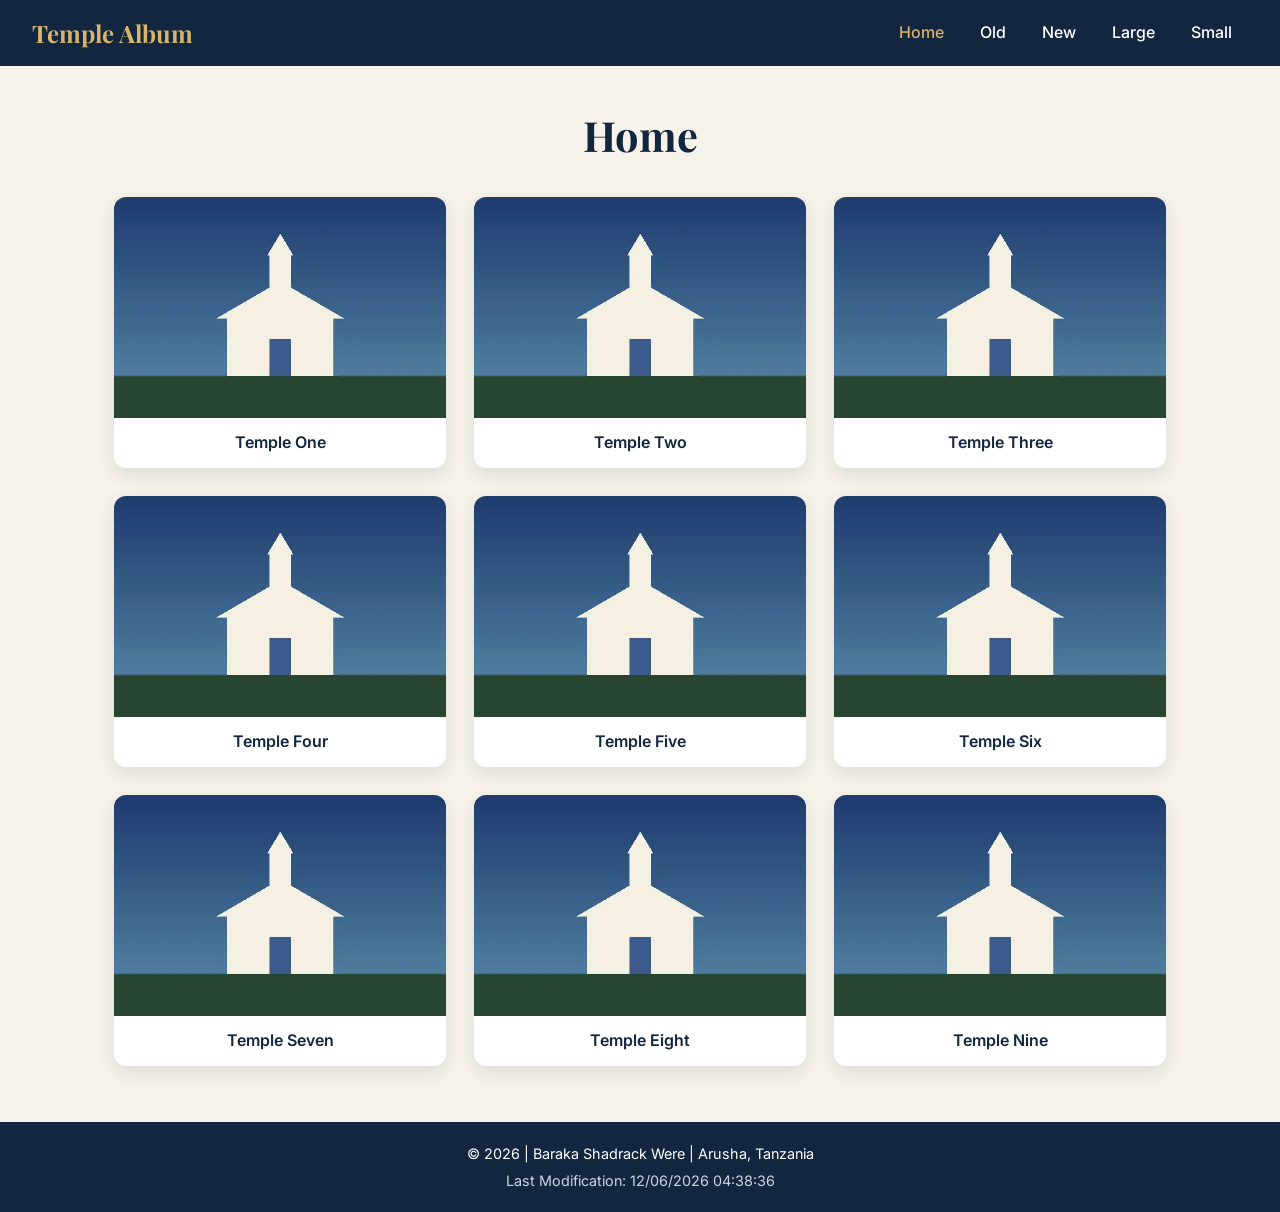
==== temples.html @ 41411f0b "week02" ====
<!DOCTYPE html>
<html lang="en">
<head>
  <meta charset="UTF-8">
  <meta name="viewport" content="width=device-width, initial-scale=1.0">
  <title>Temple Album | Baraka Shadrack Were</title>
  <meta name="description" content="A responsive picture album of temples with a hamburger menu and a CSS Grid layout.">
  <link rel="preconnect" href="https://fonts.googleapis.com">
  <link rel="preconnect" href="https://fonts.gstatic.com" crossorigin>
  <link href="https://fonts.googleapis.com/css2?family=Playfair+Display:wght@600;700&family=Inter:wght@400;500;600&display=swap" rel="stylesheet">
  <link rel="stylesheet" href="styles/temples.css">
  <link rel="stylesheet" href="styles/temples-large.css" media="(min-width: 700px)">
  <script src="scripts/temples.js" defer></script>
</head>
<body>
  <header>
    <div class="header-bar">
      <p class="site-title">Temple Album</p>
      <button id="menu-button" class="menu-button" type="button" aria-label="Toggle navigation menu" aria-expanded="false" aria-controls="primary-nav">&#9776;</button>
    </div>
    <nav id="primary-nav" aria-label="Main navigation">
      <ul>
        <li><a href="#" class="active" aria-current="page">Home</a></li>
        <li><a href="#">Old</a></li>
        <li><a href="#">New</a></li>
        <li><a href="#">Large</a></li>
        <li><a href="#">Small</a></li>
      </ul>
    </nav>
  </header>

  <main>
    <h1>Home</h1>
    <section class="gallery" aria-label="Temple pictures">
      <figure>
        <img src="images/temple-placeholder.webp" alt="Temple one" width="640" height="420" loading="lazy">
        <figcaption>Temple One</figcaption>
      </figure>
      <figure>
        <img src="images/temple-placeholder.webp" alt="Temple two" width="640" height="420" loading="lazy">
        <figcaption>Temple Two</figcaption>
      </figure>
      <figure>
        <img src="images/temple-placeholder.webp" alt="Temple three" width="640" height="420" loading="lazy">
        <figcaption>Temple Three</figcaption>
      </figure>
      <figure>
        <img src="images/temple-placeholder.webp" alt="Temple four" width="640" height="420" loading="lazy">
        <figcaption>Temple Four</figcaption>
      </figure>
      <figure>
        <img src="images/temple-placeholder.webp" alt="Temple five" width="640" height="420" loading="lazy">
        <figcaption>Temple Five</figcaption>
      </figure>
      <figure>
        <img src="images/temple-placeholder.webp" alt="Temple six" width="640" height="420" loading="lazy">
        <figcaption>Temple Six</figcaption>
      </figure>
      <figure>
        <img src="images/temple-placeholder.webp" alt="Temple seven" width="640" height="420" loading="lazy">
        <figcaption>Temple Seven</figcaption>
      </figure>
      <figure>
        <img src="images/temple-placeholder.webp" alt="Temple eight" width="640" height="420" loading="lazy">
        <figcaption>Temple Eight</figcaption>
      </figure>
      <figure>
        <img src="images/temple-placeholder.webp" alt="Temple nine" width="640" height="420" loading="lazy">
        <figcaption>Temple Nine</figcaption>
      </figure>
    </section>
  </main>

  <footer>
    <p>&copy; <span id="currentyear"></span> | Baraka Shadrack Were | Arusha, Tanzania</p>
    <p>Last Modification: <span id="lastModified"></span></p>
  </footer>
</body>
</html>
---- styles/temples.css ----
/* Mobile first */
:root{
  --navy:#12263f;
  --navy-dark:#0b1829;
  --gold:#d9b46a;
  --cream:#f7f3ea;
  --ink:#1f2937;
  --white:#ffffff;
  --radius:12px;
  --heading:"Playfair Display",Georgia,serif;
  --body:"Inter",Arial,sans-serif;
}
*,*::before,*::after{box-sizing:border-box;margin:0;padding:0}
body{font-family:var(--body);background:var(--cream);color:var(--ink);line-height:1.6;min-height:100vh;display:flex;flex-direction:column}
img{display:block;max-width:100%;height:auto}

/* Header + hamburger */
header{background:var(--navy);color:var(--white);position:sticky;top:0;z-index:10}
.header-bar{display:flex;justify-content:space-between;align-items:center;padding:12px 16px}
.site-title{font-family:var(--heading);font-size:1.5rem;font-weight:700;color:var(--gold)}
.menu-button{display:block;background:none;border:2px solid var(--gold);color:var(--gold);font-size:1.5rem;line-height:1;width:46px;height:46px;border-radius:8px;cursor:pointer;transition:background .25s,color .25s}
.menu-button:hover,.menu-button:focus-visible{background:var(--gold);color:var(--navy)}

/* Flex navigation */
nav ul{list-style:none;display:none;flex-direction:column;background:var(--navy-dark)}
nav ul.open{display:flex}
nav a{display:block;padding:14px 20px;color:var(--white);text-decoration:none;font-weight:500;border-top:1px solid rgba(255,255,255,.12);transition:background .25s,color .25s,padding-left .25s}
nav a:hover,nav a:focus-visible{background:var(--gold);color:var(--navy);padding-left:28px}
nav a.active{color:var(--gold)}
nav a.active:hover{color:var(--navy)}

/* Main */
main{width:100%;max-width:1100px;margin:0 auto;padding:24px 16px 40px;flex:1}
h1{font-family:var(--heading);font-size:2rem;color:var(--navy);margin-bottom:20px;text-align:center}

/* CSS Grid: one column on mobile */
.gallery{display:grid;grid-template-columns:1fr;gap:20px}
figure{background:var(--white);border-radius:var(--radius);overflow:hidden;box-shadow:0 6px 18px rgba(18,38,63,.12);transition:transform .3s,box-shadow .3s}
figure:hover{transform:translateY(-4px);box-shadow:0 12px 26px rgba(18,38,63,.2)}
figure img{width:100%;aspect-ratio:3/2;object-fit:cover}
figcaption{padding:12px 16px;font-weight:600;text-align:center;color:var(--navy)}

/* Footer */
footer{background:var(--navy);color:var(--white);text-align:center;padding:20px 16px;font-size:.9rem}
footer p+p{margin-top:4px;color:#cbd5e1}
---- styles/temples-large.css ----
/* Larger view (loaded at min-width: 700px) */
.menu-button{display:none}

header{display:flex;justify-content:space-between;align-items:center;padding:0 32px}
.header-bar{padding:14px 0}

nav ul{display:flex;flex-direction:row;background:none;gap:4px}
nav a{border-top:none;padding:10px 16px;border-radius:8px}
nav a:hover,nav a:focus-visible{padding-left:16px}

main{padding:36px 24px 56px}
h1{font-size:2.6rem;margin-bottom:28px}

.gallery{grid-template-columns:repeat(auto-fit,minmax(280px,1fr));gap:28px}
figure:hover img{transform:scale(1.04)}
figure img{transition:transform .5s}
figure{overflow:hidden}
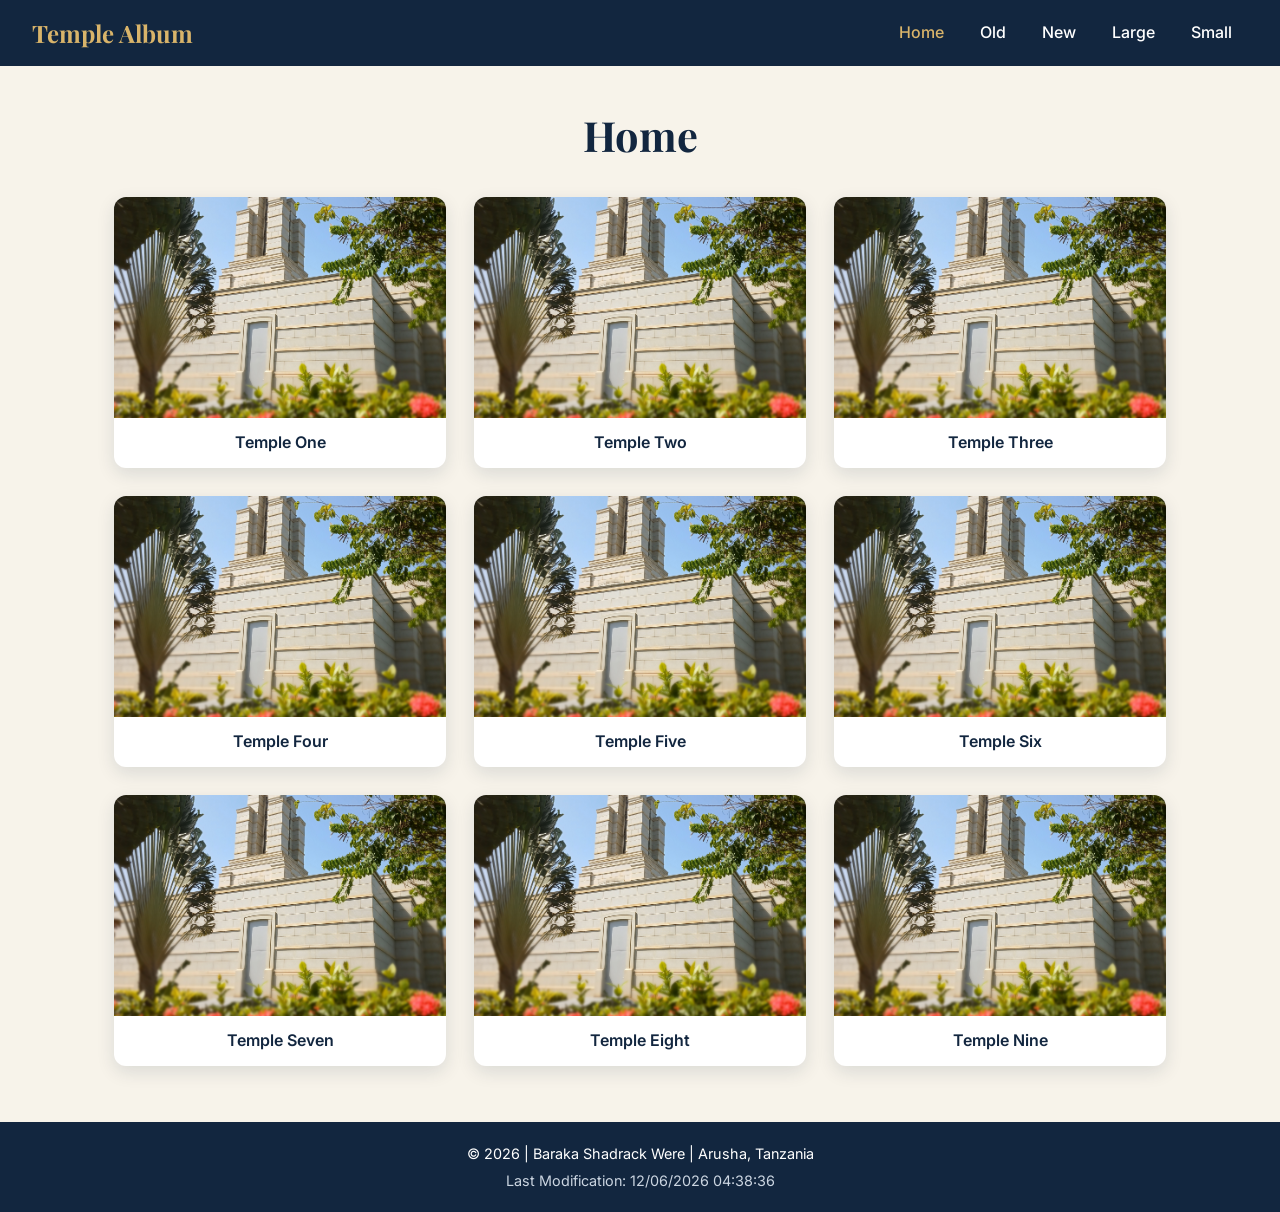
==== commit d0901cce: "week02" ====
--- a/temples.html
+++ b/temples.html
@@ -33,39 +33,39 @@
     <h1>Home</h1>
     <section class="gallery" aria-label="Temple pictures">
       <figure>
-        <img src="images/temple-placeholder.webp" alt="Temple one" width="640" height="420" loading="lazy">
+        <img src="images/temple-placeholder.jpg" alt="Temple one" width="640" height="420" loading="lazy">
         <figcaption>Temple One</figcaption>
       </figure>
       <figure>
-        <img src="images/temple-placeholder.webp" alt="Temple two" width="640" height="420" loading="lazy">
+        <img src="images/temple-placeholder.jpg" alt="Temple two" width="640" height="420" loading="lazy">
         <figcaption>Temple Two</figcaption>
       </figure>
       <figure>
-        <img src="images/temple-placeholder.webp" alt="Temple three" width="640" height="420" loading="lazy">
+        <img src="images/temple-placeholder.jpg" alt="Temple three" width="640" height="420" loading="lazy">
         <figcaption>Temple Three</figcaption>
       </figure>
       <figure>
-        <img src="images/temple-placeholder.webp" alt="Temple four" width="640" height="420" loading="lazy">
+        <img src="images/temple-placeholder.jpg" alt="Temple four" width="640" height="420" loading="lazy">
         <figcaption>Temple Four</figcaption>
       </figure>
       <figure>
-        <img src="images/temple-placeholder.webp" alt="Temple five" width="640" height="420" loading="lazy">
+        <img src="images/temple-placeholder.jpg" alt="Temple five" width="640" height="420" loading="lazy">
         <figcaption>Temple Five</figcaption>
       </figure>
       <figure>
-        <img src="images/temple-placeholder.webp" alt="Temple six" width="640" height="420" loading="lazy">
+        <img src="images/temple-placeholder.jpg" alt="Temple six" width="640" height="420" loading="lazy">
         <figcaption>Temple Six</figcaption>
       </figure>
       <figure>
-        <img src="images/temple-placeholder.webp" alt="Temple seven" width="640" height="420" loading="lazy">
+        <img src="images/temple-placeholder.jpg" alt="Temple seven" width="640" height="420" loading="lazy">
         <figcaption>Temple Seven</figcaption>
       </figure>
       <figure>
-        <img src="images/temple-placeholder.webp" alt="Temple eight" width="640" height="420" loading="lazy">
+        <img src="images/temple-placeholder.jpg" alt="Temple eight" width="640" height="420" loading="lazy">
         <figcaption>Temple Eight</figcaption>
       </figure>
       <figure>
-        <img src="images/temple-placeholder.webp" alt="Temple nine" width="640" height="420" loading="lazy">
+        <img src="images/temple-placeholder.jpg" alt="Temple nine" width="640" height="420" loading="lazy">
         <figcaption>Temple Nine</figcaption>
       </figure>
     </section>
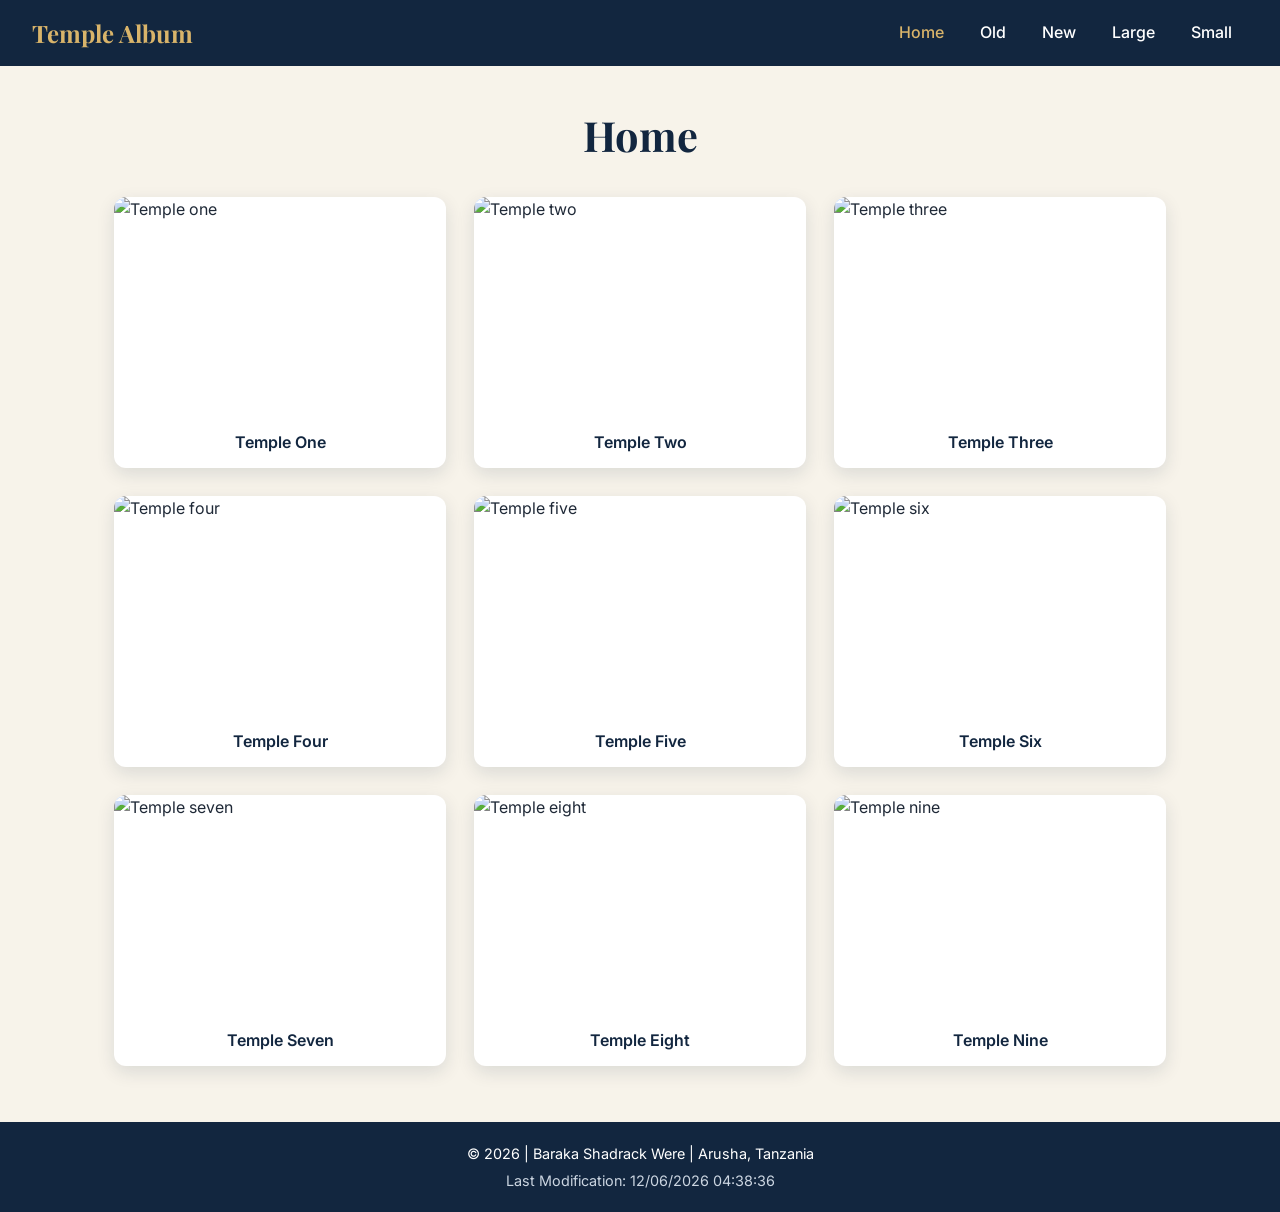
==== commit b433053d: "week02" ====
--- a/temples.html
+++ b/temples.html
@@ -4,12 +4,13 @@
   <meta charset="UTF-8">
   <meta name="viewport" content="width=device-width, initial-scale=1.0">
   <title>Temple Album | Baraka Shadrack Were</title>
+  <meta name="author" content="Baraka Shadrack Were">
   <meta name="description" content="A responsive picture album of temples with a hamburger menu and a CSS Grid layout.">
   <link rel="preconnect" href="https://fonts.googleapis.com">
   <link rel="preconnect" href="https://fonts.gstatic.com" crossorigin>
   <link href="https://fonts.googleapis.com/css2?family=Playfair+Display:wght@600;700&family=Inter:wght@400;500;600&display=swap" rel="stylesheet">
   <link rel="stylesheet" href="styles/temples.css">
-  <link rel="stylesheet" href="styles/temples-large.css" media="(min-width: 700px)">
+  <link rel="stylesheet" href="styles/temples-large.css">
   <script src="scripts/temples.js" defer></script>
 </head>
 <body>
@@ -33,39 +34,39 @@
     <h1>Home</h1>
     <section class="gallery" aria-label="Temple pictures">
       <figure>
-        <img src="images/temple-placeholder.jpg" alt="Temple one" width="640" height="420" loading="lazy">
+        <img src="images/temple-placeholder.jpeg" alt="Temple one" width="640" height="420" loading="lazy">
         <figcaption>Temple One</figcaption>
       </figure>
       <figure>
-        <img src="images/temple-placeholder.jpg" alt="Temple two" width="640" height="420" loading="lazy">
+        <img src="images/temple-placeholder.jpeg" alt="Temple two" width="640" height="420" loading="lazy">
         <figcaption>Temple Two</figcaption>
       </figure>
       <figure>
-        <img src="images/temple-placeholder.jpg" alt="Temple three" width="640" height="420" loading="lazy">
+        <img src="images/temple-placeholder.jpeg" alt="Temple three" width="640" height="420" loading="lazy">
         <figcaption>Temple Three</figcaption>
       </figure>
       <figure>
-        <img src="images/temple-placeholder.jpg" alt="Temple four" width="640" height="420" loading="lazy">
+        <img src="images/temple-placeholder.jpeg" alt="Temple four" width="640" height="420" loading="lazy">
         <figcaption>Temple Four</figcaption>
       </figure>
       <figure>
-        <img src="images/temple-placeholder.jpg" alt="Temple five" width="640" height="420" loading="lazy">
+        <img src="images/temple-placeholder.jpeg" alt="Temple five" width="640" height="420" loading="lazy">
         <figcaption>Temple Five</figcaption>
       </figure>
       <figure>
-        <img src="images/temple-placeholder.jpg" alt="Temple six" width="640" height="420" loading="lazy">
+        <img src="images/temple-placeholder.jpeg" alt="Temple six" width="640" height="420" loading="lazy">
         <figcaption>Temple Six</figcaption>
       </figure>
       <figure>
-        <img src="images/temple-placeholder.jpg" alt="Temple seven" width="640" height="420" loading="lazy">
+        <img src="images/temple-placeholder.jpeg" alt="Temple seven" width="640" height="420" loading="lazy">
         <figcaption>Temple Seven</figcaption>
       </figure>
       <figure>
-        <img src="images/temple-placeholder.jpg" alt="Temple eight" width="640" height="420" loading="lazy">
+        <img src="images/temple-placeholder.jpeg" alt="Temple eight" width="640" height="420" loading="lazy">
         <figcaption>Temple Eight</figcaption>
       </figure>
       <figure>
-        <img src="images/temple-placeholder.jpg" alt="Temple nine" width="640" height="420" loading="lazy">
+        <img src="images/temple-placeholder.jpeg" alt="Temple nine" width="640" height="420" loading="lazy">
         <figcaption>Temple Nine</figcaption>
       </figure>
     </section>
--- a/styles/temples.css
+++ b/styles/temples.css
@@ -24,7 +24,7 @@
 /* Flex navigation */
 nav ul{list-style:none;display:none;flex-direction:column;background:var(--navy-dark)}
 nav ul.open{display:flex}
-nav a{display:block;padding:14px 20px;color:var(--white);text-decoration:none;font-weight:500;border-top:1px solid rgba(255,255,255,.12);transition:background .25s,color .25s,padding-left .25s}
+nav a{display:block;padding:14px 20px;color:var(--white);text-decoration:none;font-weight:500;border-top:1px solid #ffffff1f;transition:background .25s,color .25s,padding-left .25s}
 nav a:hover,nav a:focus-visible{background:var(--gold);color:var(--navy);padding-left:28px}
 nav a.active{color:var(--gold)}
 nav a.active:hover{color:var(--navy)}
@@ -35,8 +35,8 @@
 
 /* CSS Grid: one column on mobile */
 .gallery{display:grid;grid-template-columns:1fr;gap:20px}
-figure{background:var(--white);border-radius:var(--radius);overflow:hidden;box-shadow:0 6px 18px rgba(18,38,63,.12);transition:transform .3s,box-shadow .3s}
-figure:hover{transform:translateY(-4px);box-shadow:0 12px 26px rgba(18,38,63,.2)}
+figure{background:var(--white);border-radius:var(--radius);overflow:hidden;box-shadow:0 6px 18px #12263f1f;transition:transform .3s,box-shadow .3s}
+figure:hover{transform:translateY(-4px);box-shadow:0 12px 26px #12263f33}
 figure img{width:100%;aspect-ratio:3/2;object-fit:cover}
 figcaption{padding:12px 16px;font-weight:600;text-align:center;color:var(--navy)}
 
--- a/styles/temples-large.css
+++ b/styles/temples-large.css
@@ -1,17 +1,19 @@
-/* Larger view (loaded at min-width: 700px) */
-.menu-button{display:none}
+/* Larger view: everything here applies at 700px and wider */
+@media (min-width: 700px) {
+  .menu-button { display: none; }
 
-header{display:flex;justify-content:space-between;align-items:center;padding:0 32px}
-.header-bar{padding:14px 0}
+  header { display: flex; justify-content: space-between; align-items: center; padding: 0 32px; }
+  .header-bar { padding: 14px 0; }
 
-nav ul{display:flex;flex-direction:row;background:none;gap:4px}
-nav a{border-top:none;padding:10px 16px;border-radius:8px}
-nav a:hover,nav a:focus-visible{padding-left:16px}
+  nav ul { display: flex; flex-direction: row; background: none; gap: 4px; }
+  nav a { border-top: none; padding: 10px 16px; border-radius: 8px; }
+  nav a:hover,
+  nav a:focus-visible { padding-left: 16px; }
 
-main{padding:36px 24px 56px}
-h1{font-size:2.6rem;margin-bottom:28px}
+  main { padding: 36px 24px 56px; }
+  h1 { font-size: 2.6rem; margin-bottom: 28px; }
 
-.gallery{grid-template-columns:repeat(auto-fit,minmax(280px,1fr));gap:28px}
-figure:hover img{transform:scale(1.04)}
-figure img{transition:transform .5s}
-figure{overflow:hidden}
+  .gallery { grid-template-columns: repeat(auto-fit, minmax(280px, 1fr)); gap: 28px; }
+  figure img { transition: transform .5s; }
+  figure:hover img { transform: scale(1.04); }
+}
